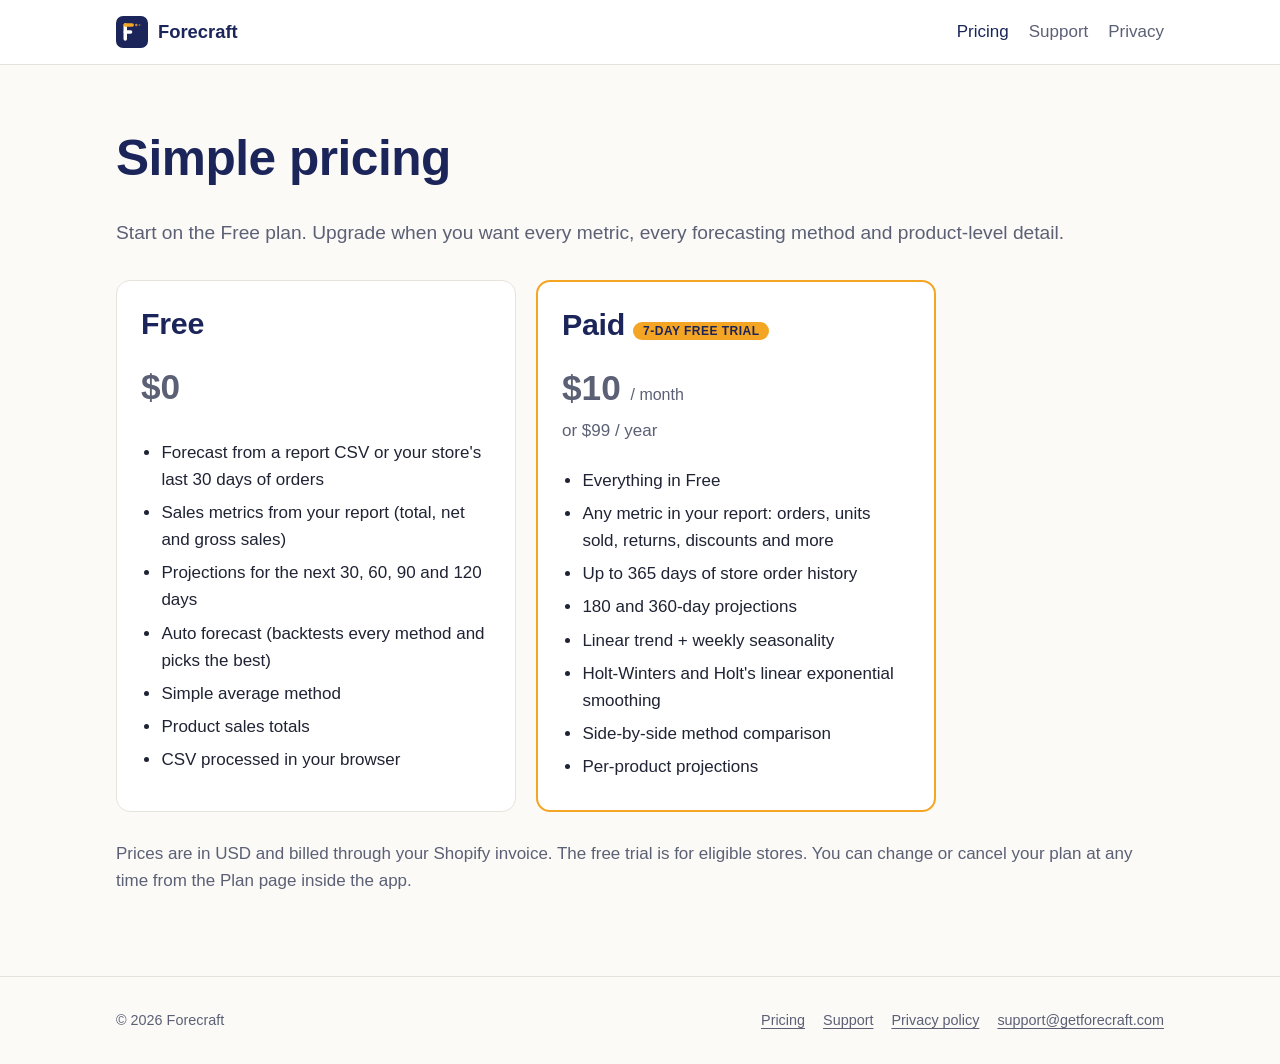
==== pricing.html @ 04874f16 "Show the Free plan's 30-day store history limit Co-Authored-By: Claude Opus 5.5 <noreply@anthropic.c" ====
<!doctype html>
<html lang="en">
<head>
  <meta charset="utf-8">
  <meta name="viewport" content="width=device-width, initial-scale=1">
  <title>Pricing – Forecraft</title>
  <meta name="description" content="Forecraft plans: Free, or $10/month and $99/year for every forecast method and per-product projections.">
  <link rel="icon" href="assets/favicon.svg" type="image/svg+xml">
  <link rel="icon" href="assets/favicon-32.png" sizes="32x32">
  <link rel="apple-touch-icon" href="assets/apple-touch-icon.png">
  <link rel="stylesheet" href="assets/styles.css">
</head>
<body>
  <header class="site-header">
    <div class="wrap">
      <a class="brand" href="./"><img src="assets/forecraft-icon.svg" alt="">Forecraft</a>
      <nav class="site-nav" aria-label="Main">
        <a href="pricing.html" aria-current="page">Pricing</a>
        <a href="support.html">Support</a>
        <a href="privacy.html">Privacy</a>
      </nav>
    </div>
  </header>

  <main>
    <section>
      <div class="wrap">
        <h1>Simple pricing</h1>
        <p class="lead">Start on the Free plan. Upgrade when you want every metric, every forecasting method and product-level detail.</p>

        <div class="plans">
          <div class="card plan">
            <h2>Free</h2>
            <p class="price">$0</p>
            <ul>
              <li>Forecast from a report CSV or your store's last 30 days of orders</li>
              <li>Sales metrics from your report (total, net and gross sales)</li>
              <li>Projections for the next 30, 60, 90 and 120 days</li>
              <li>Auto forecast (backtests every method and picks the best)</li>
              <li>Simple average method</li>
              <li>Product sales totals</li>
              <li>CSV processed in your browser</li>
            </ul>
          </div>

          <div class="card plan featured">
            <h2>Paid <span class="badge">7-day free trial</span></h2>
            <p class="price">$10 <small>/ month</small></p>
            <p class="meta" style="margin:0">or $99 / year</p>
            <ul>
              <li>Everything in Free</li>
              <li>Any metric in your report: orders, units sold, returns, discounts and more</li>
              <li>Up to 365 days of store order history</li>
              <li>180 and 360-day projections</li>
              <li>Linear trend + weekly seasonality</li>
              <li>Holt-Winters and Holt's linear exponential smoothing</li>
              <li>Side-by-side method comparison</li>
              <li>Per-product projections</li>
            </ul>
          </div>
        </div>

        <p class="meta" style="margin-top:28px">Prices are in USD and billed through your Shopify invoice. The free trial is for eligible stores. You can change or cancel your plan at any time from the Plan page inside the app.</p>
      </div>
    </section>
  </main>

  <footer class="site-footer">
    <div class="wrap">
      <span>© 2026 Forecraft</span>
      <nav aria-label="Footer">
        <a href="pricing.html">Pricing</a>
        <a href="support.html">Support</a>
        <a href="privacy.html">Privacy policy</a>
        <a href="mailto:support@getforecraft.com">support@getforecraft.com</a>
      </nav>
    </div>
  </footer>
</body>
</html>
---- assets/styles.css ----
:root {
  --navy: #1b2559;
  --amber: #f5a524;
  --amber-ink: #1b2559;
  --bg: #fbfaf7;
  --surface: #ffffff;
  --text: #1f2333;
  --muted: #5b6075;
  --heading: var(--navy);
  --border: #e6e3dc;
  --accent-soft: #fdf1da;
  --chart-history: #1b2559;
  --chart-band: rgba(245, 165, 36, 0.22);
  --radius: 14px;
  --max: 1080px;
  color-scheme: light;
}

@media (prefers-color-scheme: dark) {
  :root:not([data-theme="light"]) {
    --bg: #0f1430;
    --surface: #161c3d;
    --text: #e7e9f3;
    --muted: #a3a8c3;
    --heading: #ffffff;
    --border: #283063;
    --accent-soft: #2a2a3a;
    --chart-history: #c9cff0;
    --chart-band: rgba(245, 165, 36, 0.25);
    color-scheme: dark;
  }
}

:root[data-theme="dark"] {
  --bg: #0f1430;
  --surface: #161c3d;
  --text: #e7e9f3;
  --muted: #a3a8c3;
  --heading: #ffffff;
  --border: #283063;
  --accent-soft: #2a2a3a;
  --chart-history: #c9cff0;
  --chart-band: rgba(245, 165, 36, 0.25);
  color-scheme: dark;
}

*,
*::before,
*::after {
  box-sizing: border-box;
}

html {
  -webkit-text-size-adjust: 100%;
}

body {
  margin: 0;
  background: var(--bg);
  color: var(--text);
  font: 17px/1.6 -apple-system, BlinkMacSystemFont, "Segoe UI", Inter, Roboto, "Helvetica Neue", Arial, sans-serif;
}

a {
  color: inherit;
  text-underline-offset: 3px;
}

h1,
h2,
h3 {
  color: var(--heading);
  line-height: 1.2;
  letter-spacing: -0.01em;
}

h1 {
  font-size: clamp(2rem, 5vw, 3.1rem);
  margin: 0 0 0.6em;
}

h2 {
  font-size: clamp(1.4rem, 3vw, 1.9rem);
  margin: 0 0 0.6em;
}

h3 {
  font-size: 1.1rem;
  margin: 0 0 0.4em;
}

.wrap {
  max-width: var(--max);
  margin: 0 auto;
  padding: 0 16px;
}

/* Header */
.site-header {
  border-bottom: 1px solid var(--border);
  background: var(--surface);
}

.site-header .wrap {
  display: flex;
  align-items: center;
  justify-content: space-between;
  gap: 16px;
  min-height: 64px;
  flex-wrap: wrap;
}

.brand {
  display: flex;
  align-items: center;
  gap: 10px;
  font-weight: 700;
  font-size: 1.15rem;
  color: var(--heading);
  text-decoration: none;
}

.brand img {
  width: 32px;
  height: 32px;
}

.site-nav {
  display: flex;
  gap: 20px;
  flex-wrap: wrap;
}

.site-nav a {
  color: var(--muted);
  text-decoration: none;
  font-weight: 500;
}

.site-nav a:hover,
.site-nav a[aria-current="page"] {
  color: var(--heading);
}

/* Buttons */
.btn {
  display: inline-block;
  padding: 12px 22px;
  border-radius: 999px;
  font-weight: 600;
  text-decoration: none;
  border: 2px solid transparent;
}

.btn-primary {
  background: var(--amber);
  color: var(--amber-ink);
}

.btn-primary:hover {
  filter: brightness(1.05);
}

.btn-secondary {
  border-color: var(--border);
  color: var(--heading);
}

.btn-row {
  display: flex;
  gap: 12px;
  flex-wrap: wrap;
}

/* Sections */
main section {
  padding: 64px 0;
}

main section + section {
  border-top: 1px solid var(--border);
}

.hero {
  display: grid;
  grid-template-columns: 1.1fr 1fr;
  gap: 48px;
  align-items: center;
}

.lead {
  font-size: 1.2rem;
  color: var(--muted);
  margin: 0 0 1.6em;
}

.chart-card {
  background: var(--surface);
  border: 1px solid var(--border);
  border-radius: var(--radius);
  padding: 20px;
}

.chart-card svg {
  display: block;
  width: 100%;
  height: auto;
}

.chart-legend {
  display: flex;
  gap: 18px;
  flex-wrap: wrap;
  font-size: 0.85rem;
  color: var(--muted);
  margin-top: 10px;
}

.chart-legend span::before {
  content: "";
  display: inline-block;
  width: 14px;
  height: 3px;
  margin-right: 6px;
  vertical-align: middle;
  background: var(--chart-history);
}

.chart-legend .forecast::before {
  background: var(--amber);
}

.chart-legend .band::before {
  height: 10px;
  background: var(--chart-band);
}

.grid {
  display: grid;
  gap: 20px;
  grid-template-columns: repeat(3, 1fr);
}

.card {
  background: var(--surface);
  border: 1px solid var(--border);
  border-radius: var(--radius);
  padding: 24px;
}

.card p {
  margin: 0;
  color: var(--muted);
}

.step-num {
  display: inline-grid;
  place-items: center;
  width: 32px;
  height: 32px;
  border-radius: 50%;
  background: var(--accent-soft);
  color: var(--heading);
  font-weight: 700;
  margin-bottom: 12px;
}

.callout {
  background: var(--accent-soft);
  border-radius: var(--radius);
  padding: 28px;
}

.callout p:last-child {
  margin-bottom: 0;
}

/* Pricing */
.plans {
  display: grid;
  gap: 20px;
  grid-template-columns: repeat(2, 1fr);
  max-width: 820px;
}

.plan {
  display: flex;
  flex-direction: column;
}

.plan.featured {
  border: 2px solid var(--amber);
}

.price {
  font-size: 2.2rem;
  font-weight: 700;
  color: var(--heading);
  margin: 0.2em 0 0;
}

.price small {
  font-size: 1rem;
  font-weight: 500;
  color: var(--muted);
}

.plan ul {
  padding-left: 1.2em;
  margin: 1em 0 0;
}

.plan li {
  margin: 0.35em 0;
}

.badge {
  display: inline-block;
  background: var(--amber);
  color: var(--amber-ink);
  font-size: 0.75rem;
  font-weight: 700;
  padding: 2px 10px;
  border-radius: 999px;
  text-transform: uppercase;
  letter-spacing: 0.04em;
}

/* Prose pages */
.prose {
  max-width: 720px;
}

.prose h2 {
  margin-top: 1.8em;
}

.prose ul {
  padding-left: 1.2em;
}

.meta {
  color: var(--muted);
}

details {
  background: var(--surface);
  border: 1px solid var(--border);
  border-radius: var(--radius);
  padding: 16px 20px;
  margin: 12px 0;
}

summary {
  cursor: pointer;
  font-weight: 600;
  color: var(--heading);
}

details[open] summary {
  margin-bottom: 8px;
}

/* Footer */
.site-footer {
  border-top: 1px solid var(--border);
  padding: 32px 0;
  color: var(--muted);
  font-size: 0.9rem;
}

.site-footer .wrap {
  display: flex;
  justify-content: space-between;
  gap: 16px;
  flex-wrap: wrap;
}

.site-footer nav {
  display: flex;
  gap: 18px;
  flex-wrap: wrap;
}

@media (max-width: 760px) {
  main section {
    padding: 44px 0;
  }

  .hero,
  .grid,
  .plans {
    grid-template-columns: 1fr;
  }

  .hero {
    gap: 32px;
  }
}
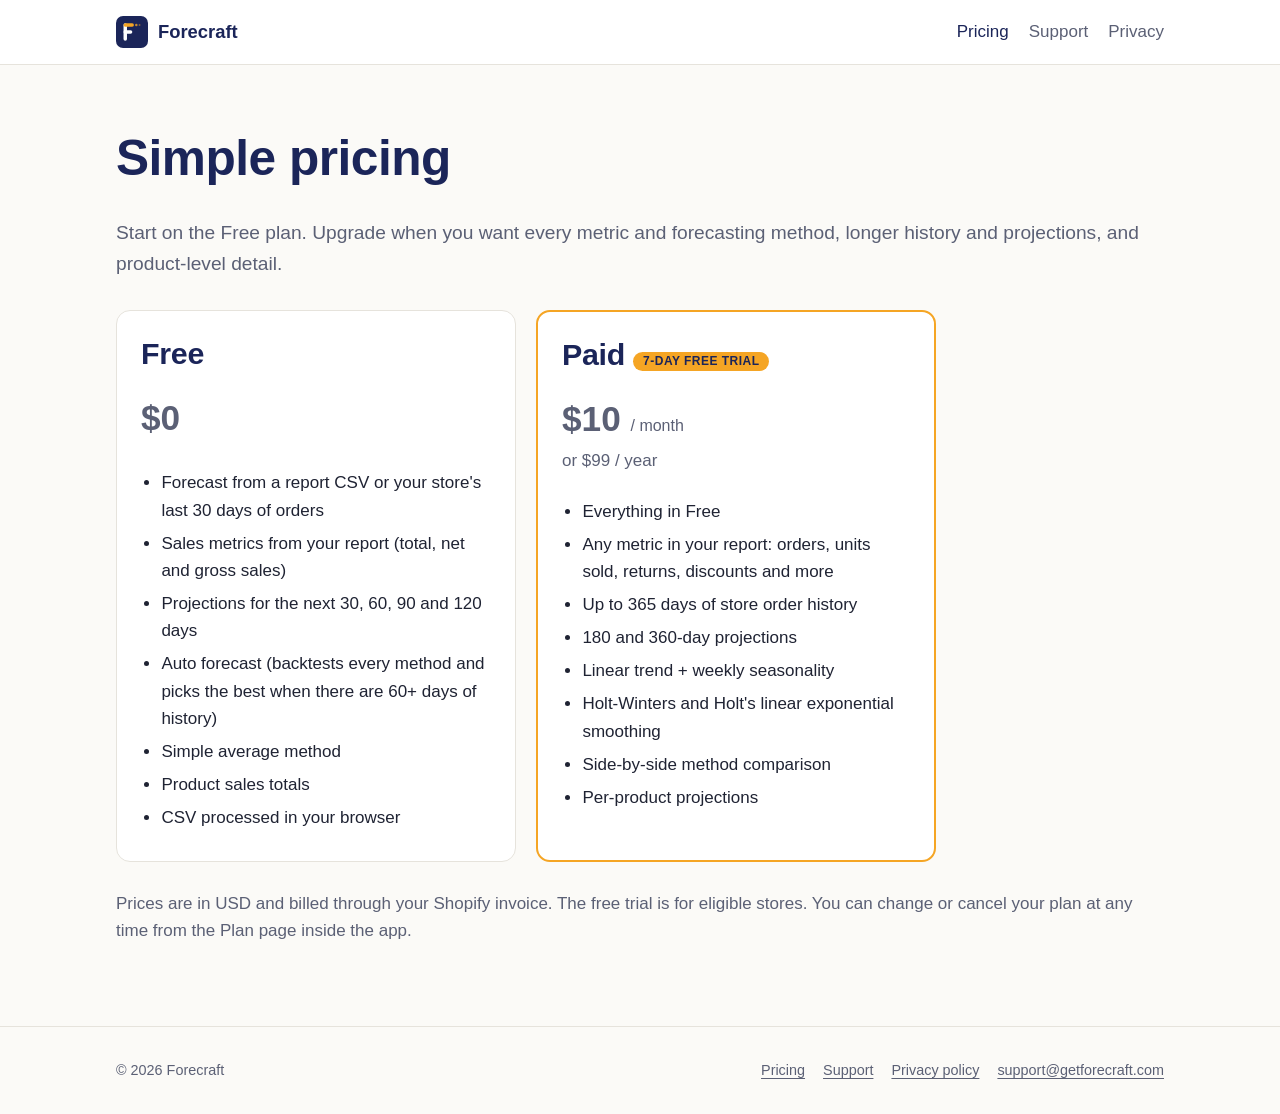
==== commit e21904ed: "Clarify Auto backtesting and history needs on the Free plan Co-Authored-By: Claude Opus 5.5 <noreply" ====
--- a/pricing.html
+++ b/pricing.html
@@ -26,7 +26,7 @@
     <section>
       <div class="wrap">
         <h1>Simple pricing</h1>
-        <p class="lead">Start on the Free plan. Upgrade when you want every metric, every forecasting method and product-level detail.</p>
+        <p class="lead">Start on the Free plan. Upgrade when you want every metric and forecasting method, longer history and projections, and product-level detail.</p>
 
         <div class="plans">
           <div class="card plan">
@@ -36,7 +36,7 @@
               <li>Forecast from a report CSV or your store's last 30 days of orders</li>
               <li>Sales metrics from your report (total, net and gross sales)</li>
               <li>Projections for the next 30, 60, 90 and 120 days</li>
-              <li>Auto forecast (backtests every method and picks the best)</li>
+              <li>Auto forecast (backtests every method and picks the best when there are 60+ days of history)</li>
               <li>Simple average method</li>
               <li>Product sales totals</li>
               <li>CSV processed in your browser</li>
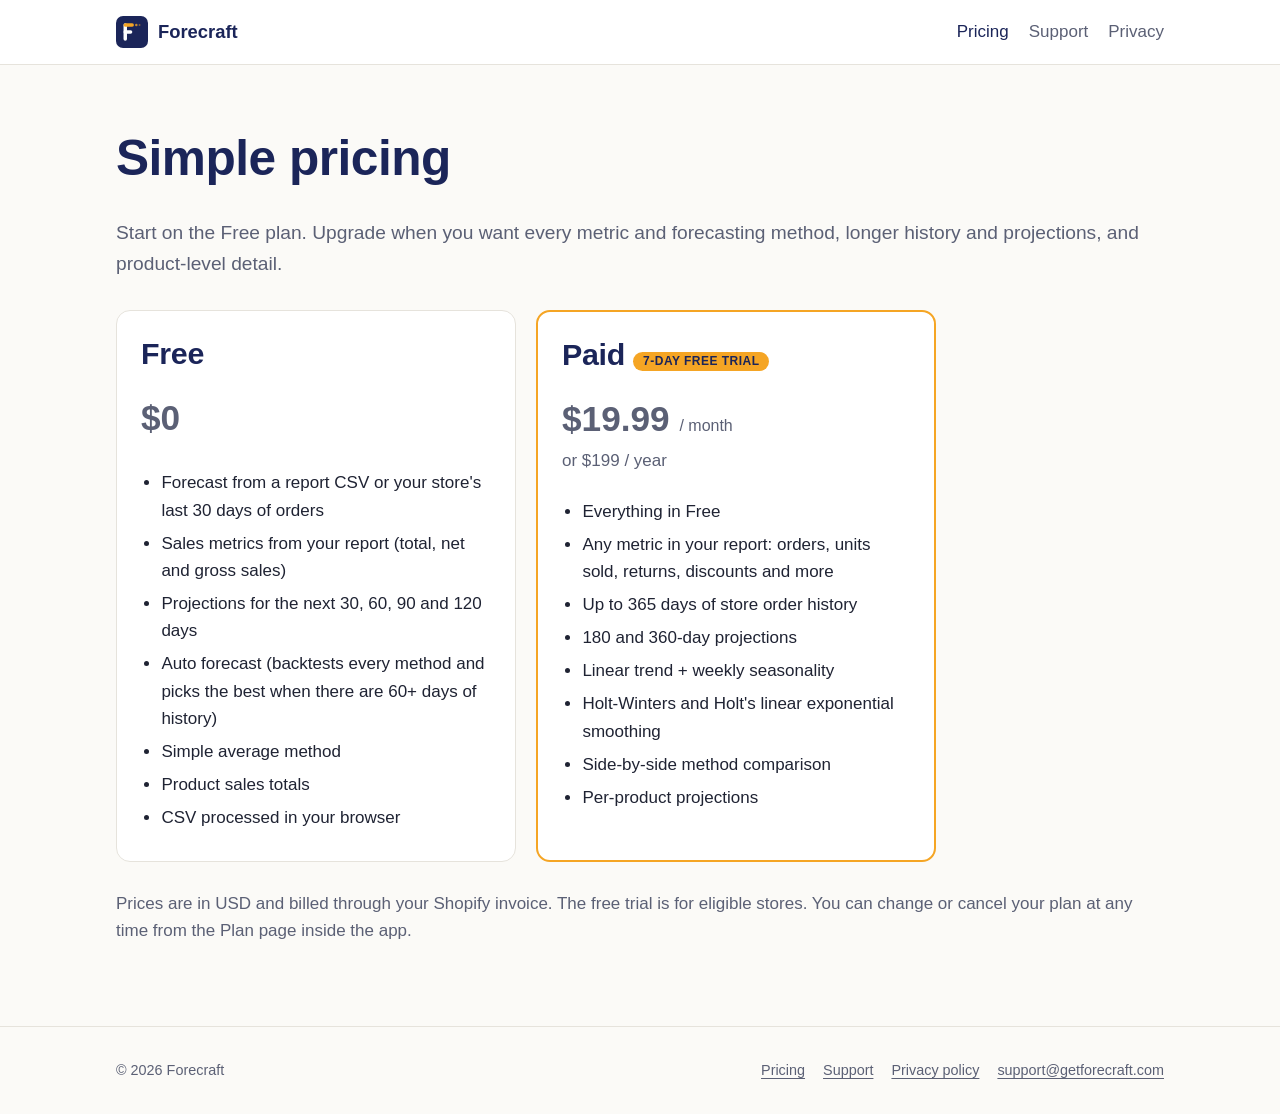
==== commit e0254d1d: "Update prices to $19.99/month and $199/year Co-Authored-By: Claude Opus 5.5 <noreply@anthropic.com>" ====
--- a/pricing.html
+++ b/pricing.html
@@ -4,7 +4,7 @@
   <meta charset="utf-8">
   <meta name="viewport" content="width=device-width, initial-scale=1">
   <title>Pricing – Forecraft</title>
-  <meta name="description" content="Forecraft plans: Free, or $10/month and $99/year for every forecast method and per-product projections.">
+  <meta name="description" content="Forecraft plans: Free, or $19.99/month and $199/year for every metric, every forecast method, longer history and projections, and per-product projections.">
   <link rel="icon" href="assets/favicon.svg" type="image/svg+xml">
   <link rel="icon" href="assets/favicon-32.png" sizes="32x32">
   <link rel="apple-touch-icon" href="assets/apple-touch-icon.png">
@@ -45,8 +45,8 @@
 
           <div class="card plan featured">
             <h2>Paid <span class="badge">7-day free trial</span></h2>
-            <p class="price">$10 <small>/ month</small></p>
-            <p class="meta" style="margin:0">or $99 / year</p>
+            <p class="price">$19.99 <small>/ month</small></p>
+            <p class="meta" style="margin:0">or $199 / year</p>
             <ul>
               <li>Everything in Free</li>
               <li>Any metric in your report: orders, units sold, returns, discounts and more</li>
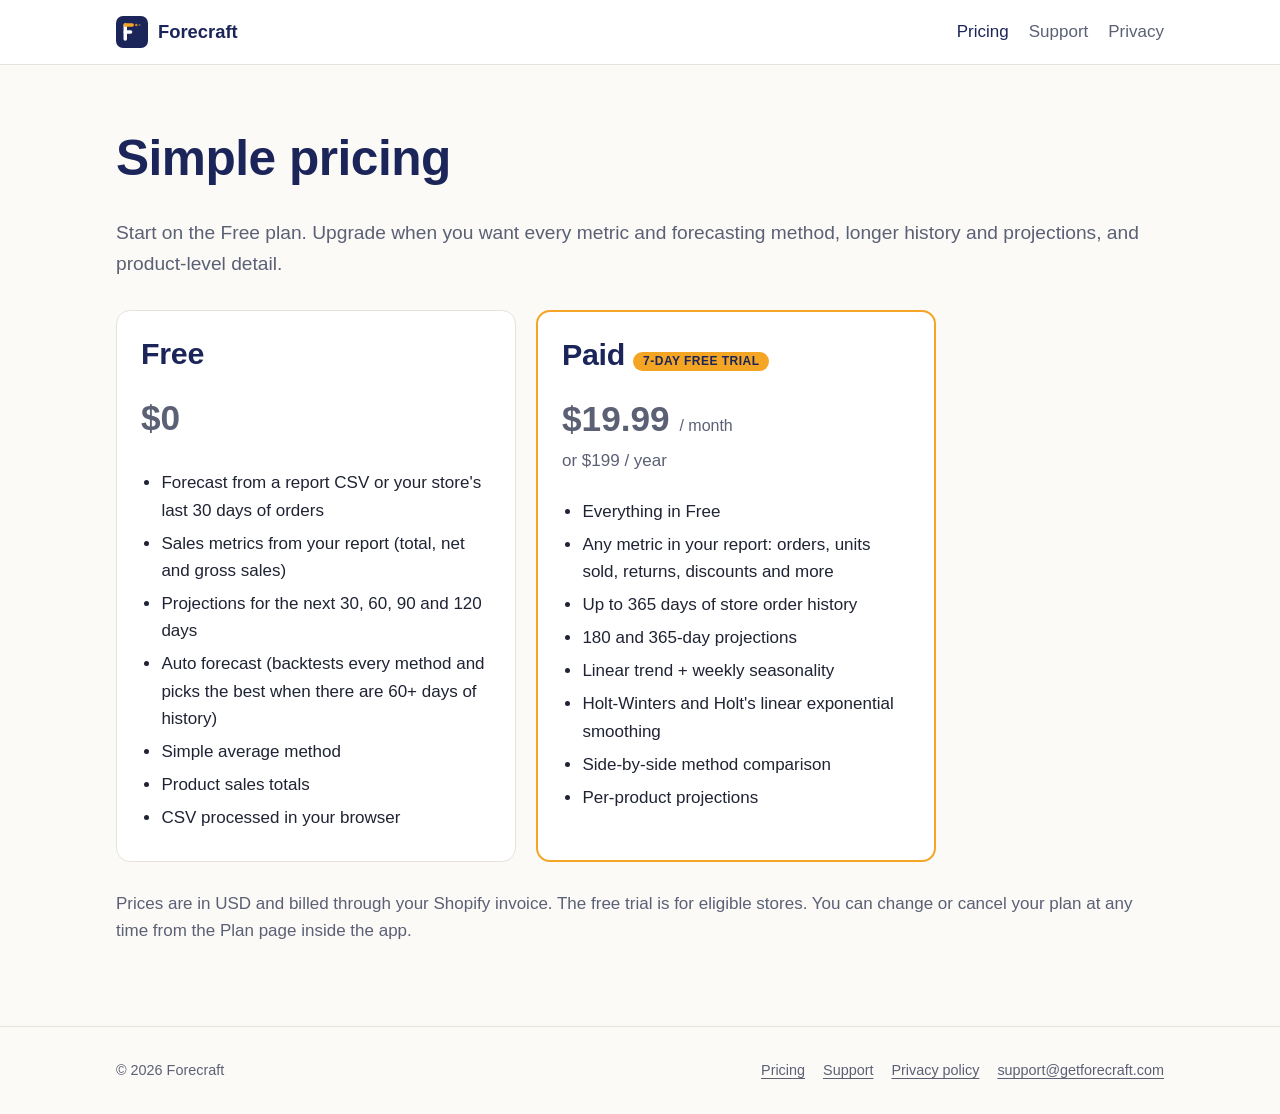
==== commit 07d9f18f: "Say 365-day projections, matching the app Co-Authored-By: Claude Opus 5.5 <noreply@anthropic.com>" ====
--- a/pricing.html
+++ b/pricing.html
@@ -51,7 +51,7 @@
               <li>Everything in Free</li>
               <li>Any metric in your report: orders, units sold, returns, discounts and more</li>
               <li>Up to 365 days of store order history</li>
-              <li>180 and 360-day projections</li>
+              <li>180 and 365-day projections</li>
               <li>Linear trend + weekly seasonality</li>
               <li>Holt-Winters and Holt's linear exponential smoothing</li>
               <li>Side-by-side method comparison</li>
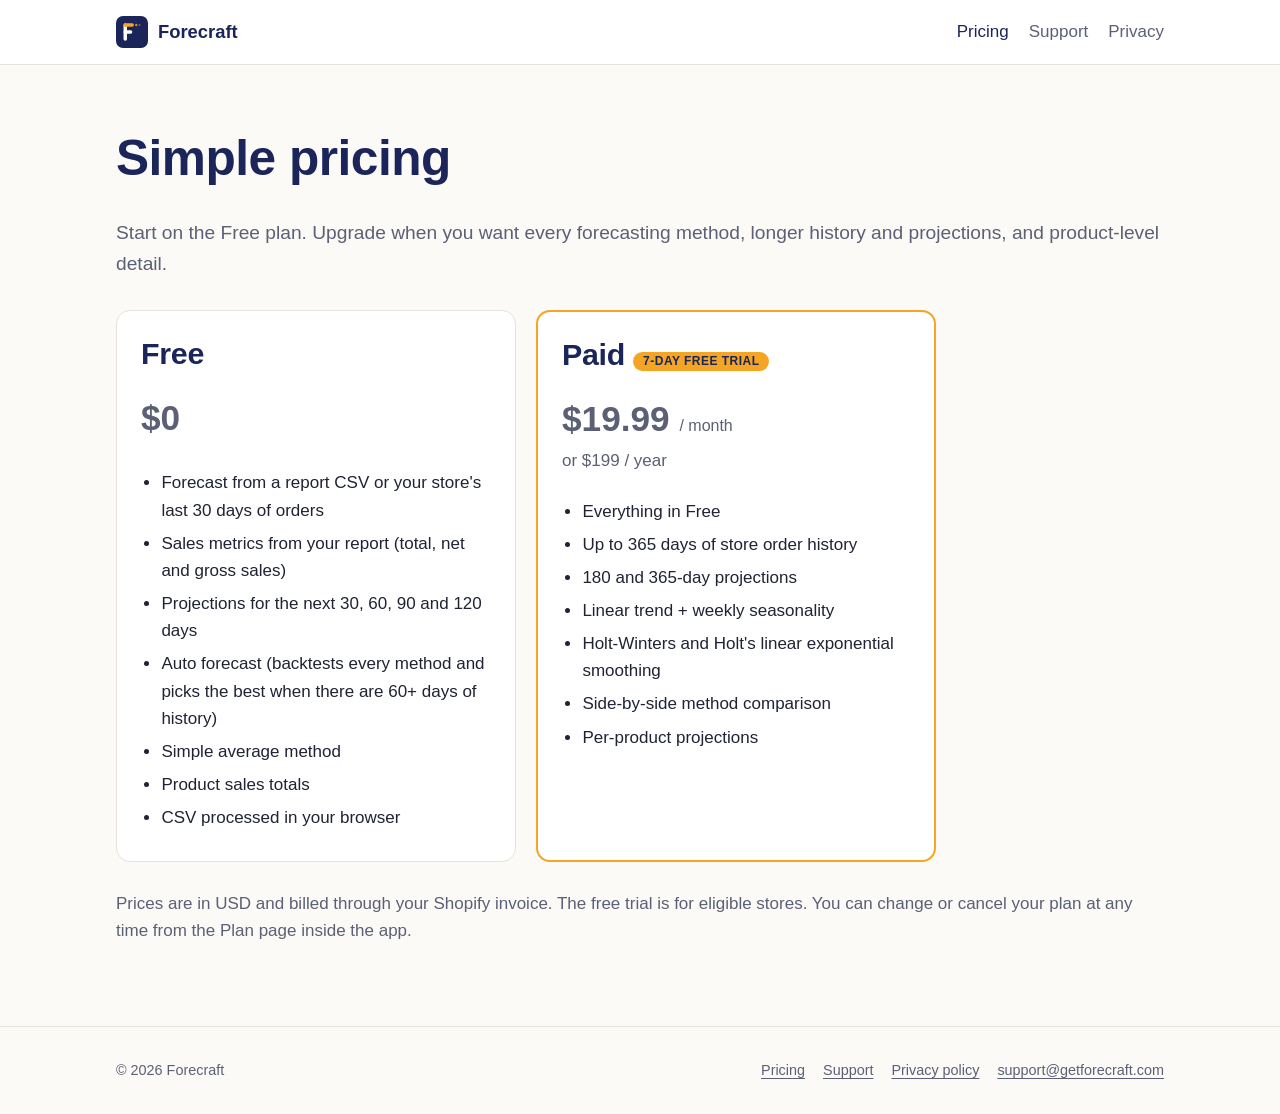
==== commit 94b8fd3a: "Describe Forecraft as a sales forecaster Co-Authored-By: Claude Opus 5.5 <noreply@anthropic.com>" ====
--- a/pricing.html
+++ b/pricing.html
@@ -4,7 +4,7 @@
   <meta charset="utf-8">
   <meta name="viewport" content="width=device-width, initial-scale=1">
   <title>Pricing – Forecraft</title>
-  <meta name="description" content="Forecraft plans: Free, or $19.99/month and $199/year for every metric, every forecast method, longer history and projections, and per-product projections.">
+  <meta name="description" content="Forecraft plans: Free, or $19.99/month and $199/year for every forecast method, longer history and projections, and per-product projections.">
   <link rel="icon" href="assets/favicon.svg" type="image/svg+xml">
   <link rel="icon" href="assets/favicon-32.png" sizes="32x32">
   <link rel="apple-touch-icon" href="assets/apple-touch-icon.png">
@@ -26,7 +26,7 @@
     <section>
       <div class="wrap">
         <h1>Simple pricing</h1>
-        <p class="lead">Start on the Free plan. Upgrade when you want every metric and forecasting method, longer history and projections, and product-level detail.</p>
+        <p class="lead">Start on the Free plan. Upgrade when you want every forecasting method, longer history and projections, and product-level detail.</p>
 
         <div class="plans">
           <div class="card plan">
@@ -49,7 +49,6 @@
             <p class="meta" style="margin:0">or $199 / year</p>
             <ul>
               <li>Everything in Free</li>
-              <li>Any metric in your report: orders, units sold, returns, discounts and more</li>
               <li>Up to 365 days of store order history</li>
               <li>180 and 365-day projections</li>
               <li>Linear trend + weekly seasonality</li>
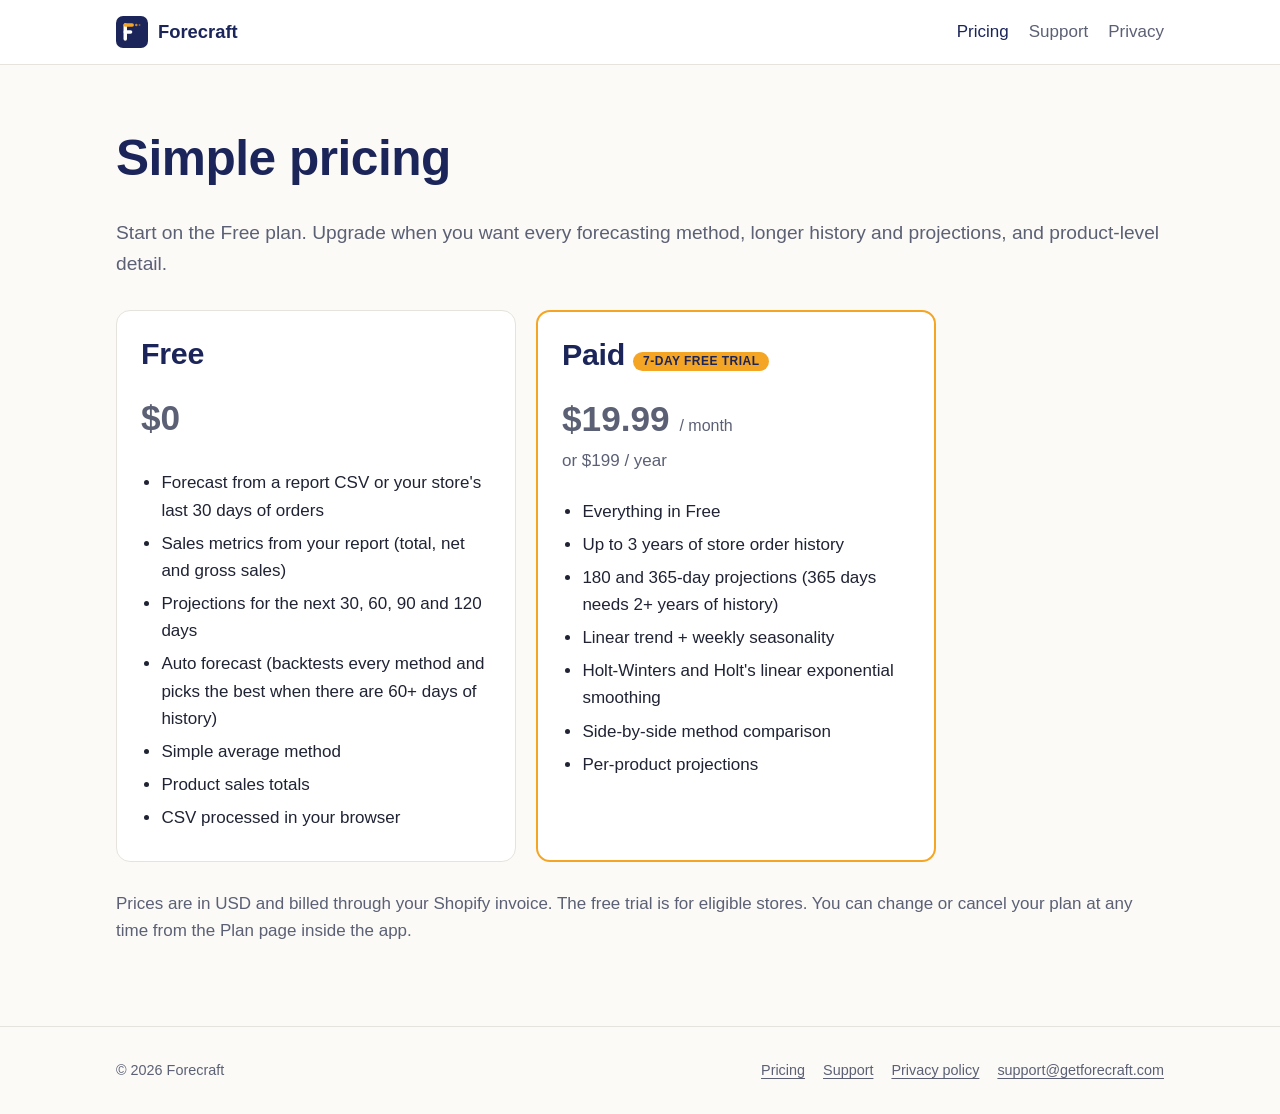
==== commit 466a36e4: "Up to 3 years of history; 365-day projection needs 2+ years Co-Authored-By: Claude Opus 5.5 <noreply" ====
--- a/pricing.html
+++ b/pricing.html
@@ -49,8 +49,8 @@
             <p class="meta" style="margin:0">or $199 / year</p>
             <ul>
               <li>Everything in Free</li>
-              <li>Up to 365 days of store order history</li>
-              <li>180 and 365-day projections</li>
+              <li>Up to 3 years of store order history</li>
+              <li>180 and 365-day projections (365 days needs 2+ years of history)</li>
               <li>Linear trend + weekly seasonality</li>
               <li>Holt-Winters and Holt's linear exponential smoothing</li>
               <li>Side-by-side method comparison</li>
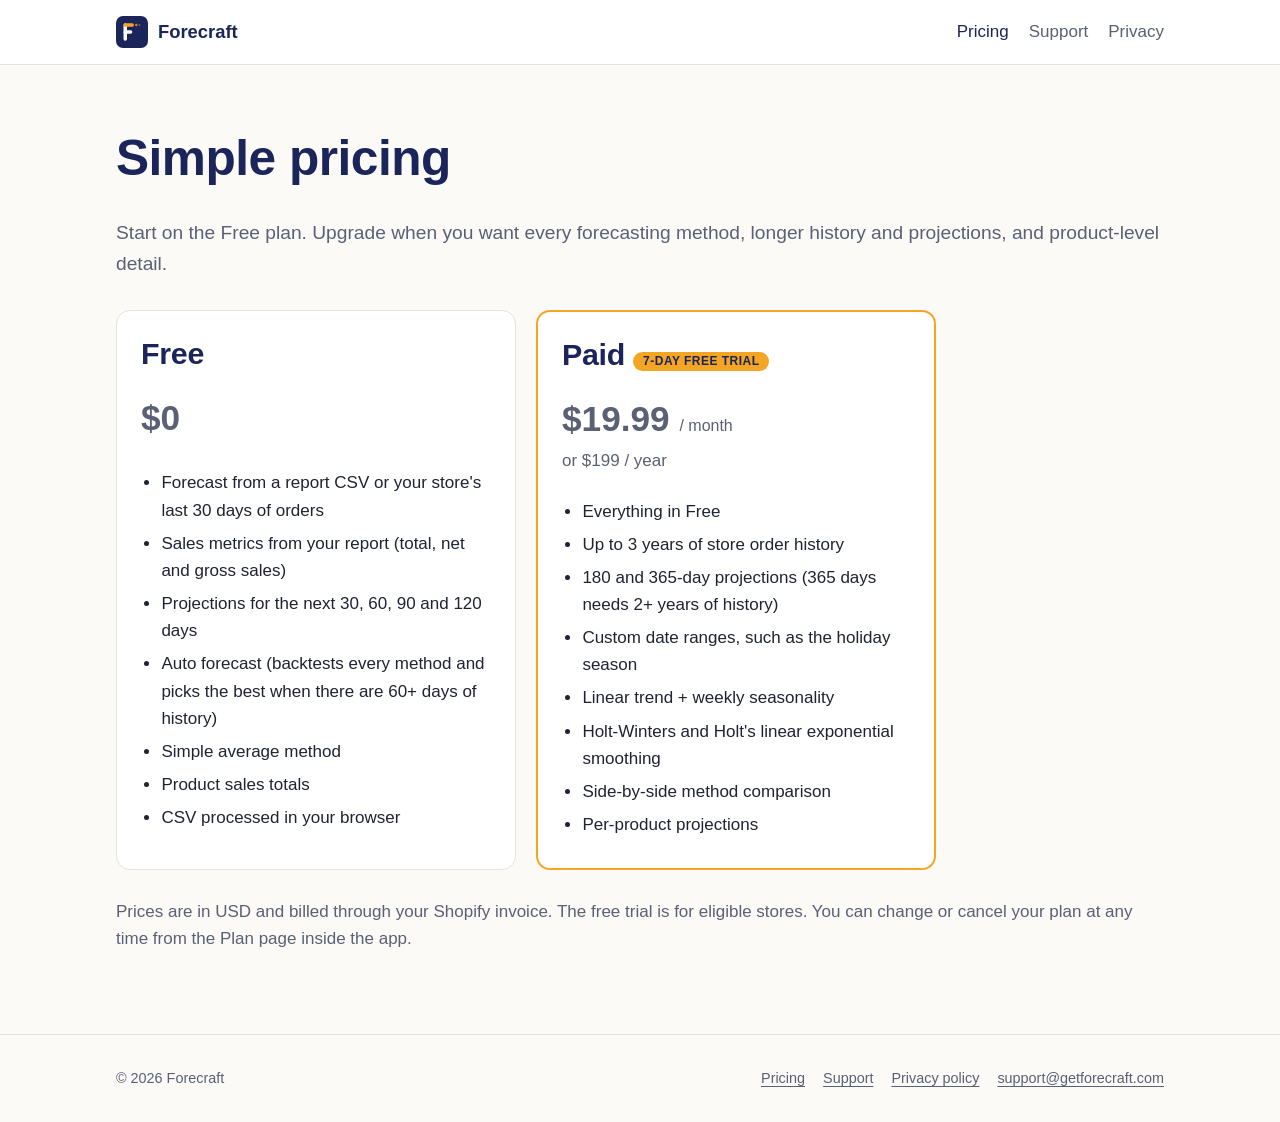
==== commit 16f02ec5: "Mention custom date ranges on the paid plan Co-Authored-By: Claude Opus 5.5 <noreply@anthropic.com>" ====
--- a/pricing.html
+++ b/pricing.html
@@ -51,6 +51,7 @@
               <li>Everything in Free</li>
               <li>Up to 3 years of store order history</li>
               <li>180 and 365-day projections (365 days needs 2+ years of history)</li>
+              <li>Custom date ranges, such as the holiday season</li>
               <li>Linear trend + weekly seasonality</li>
               <li>Holt-Winters and Holt's linear exponential smoothing</li>
               <li>Side-by-side method comparison</li>
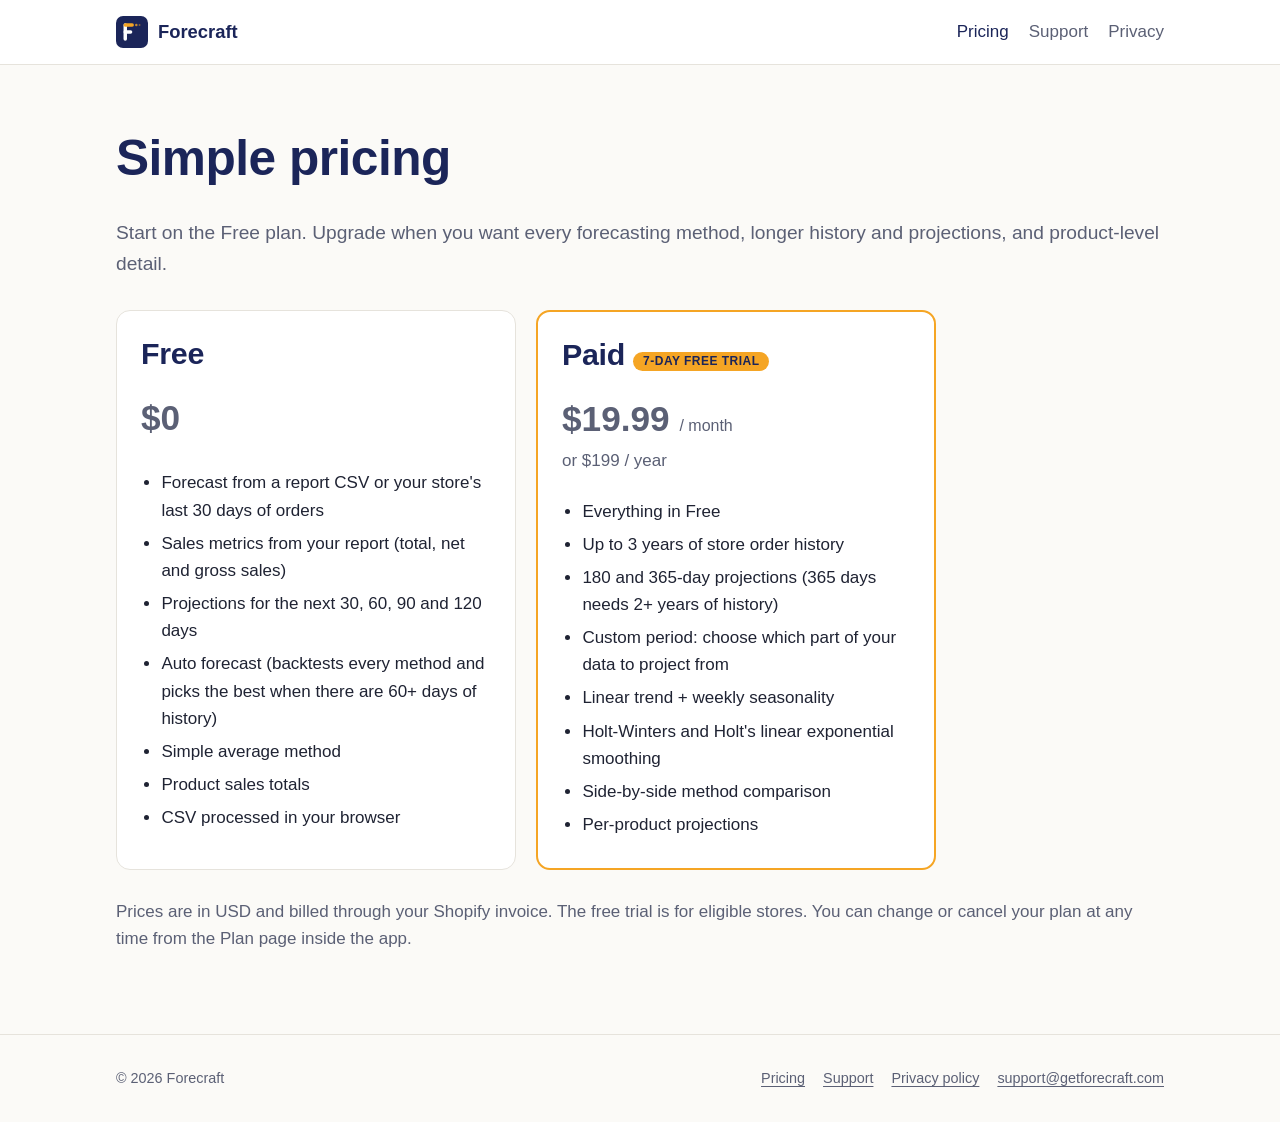
==== commit b715a3d8: "Describe the custom period as choosing which data to project from Co-Authored-By: Claude Opus 5.5 <n" ====
--- a/pricing.html
+++ b/pricing.html
@@ -51,7 +51,7 @@
               <li>Everything in Free</li>
               <li>Up to 3 years of store order history</li>
               <li>180 and 365-day projections (365 days needs 2+ years of history)</li>
-              <li>Custom date ranges, such as the holiday season</li>
+              <li>Custom period: choose which part of your data to project from</li>
               <li>Linear trend + weekly seasonality</li>
               <li>Holt-Winters and Holt's linear exponential smoothing</li>
               <li>Side-by-side method comparison</li>
